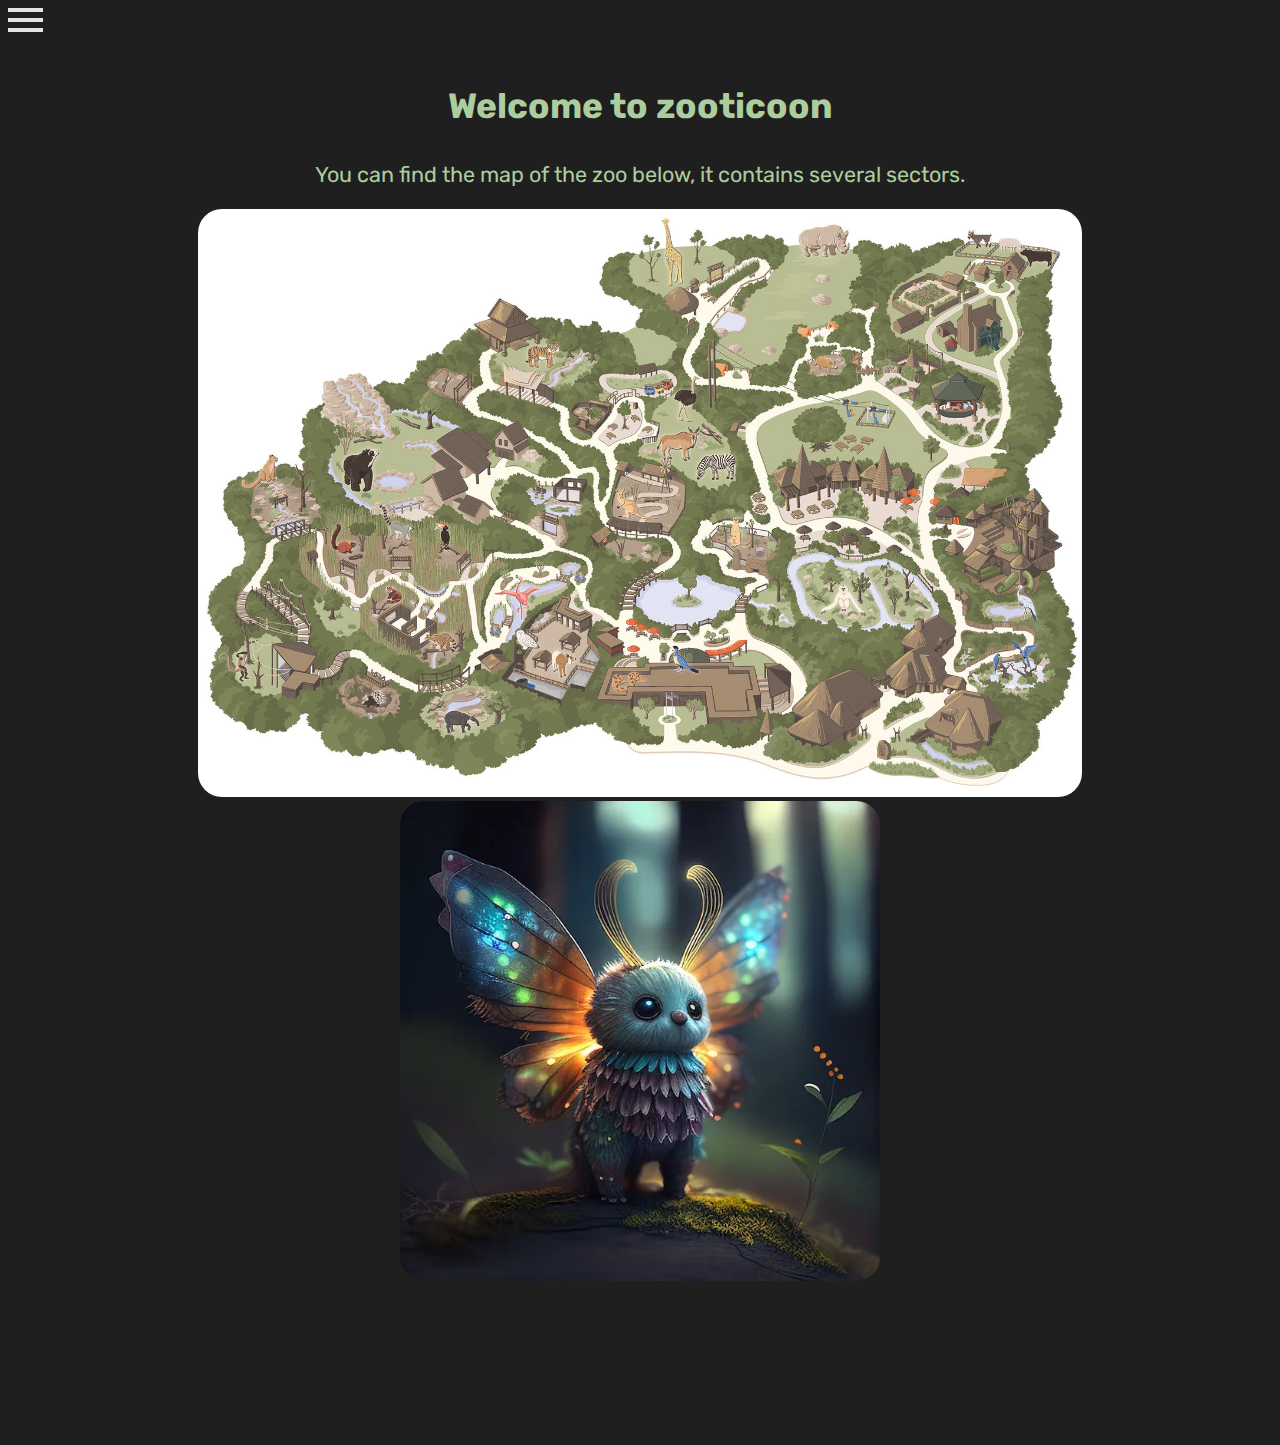
==== index.html @ e0b9bf8a "Add files via upload" ====
<!DOCTYPE html>
<html >
<head>
    <meta charset="UTF-8">
    <meta http-equiv="X-UA-Compatible" content="IE=edge">
    <meta name="viewport" content="width=device-width, initial-scale=1.0">
    <link rel="stylesheet" type="text/css" href="index.css">
    <title>zooticoon</title>
</head>
<body>
	<!------------------- deb nav ------------------------->
	<div id="Sidenav" class="sidenav">
		<a id="closeBtn" href="#" class="close">&times;</a>
		<ul>

		  <li class="menuprinc"><a  href="#">Animaux</a></li>
			<ul class="sousmenu">
				<li><a id="Sec" href="#">Reptiles</a></li>
				<li><a id="Sec" href="#">Terriens</a></li>
				<li><a id="Sec" href="#">Marins</a></li>
			</ul>

		  <li class="menuprinc"><a href="#">Restauration</a></li>
		  <ul class="sousmenu">
			<li><a id="Sec" href="#">cafés</a></li>
			<li><a id="Sec" href="#">snacks</a></li>
			<li><a id="Sec" href="#">glaciers</a></li>
		</ul >

		  <li class="menuprinc"><a href="#">Boutique</a></li>
		  <ul class="sousmenu">
			<li><a id="Sec" href="#">peluches</a></li>
			<li><a id="Sec" href="#">jeux de sociétés</a></li>
			<li><a id="Sec" href="#">porte clé</a></li>
		</ul>
		</ul>
	  </div>
	  
	  <a href="#" id="openBtn">
		<span class="burger-icon">
		  <span></span>
		  <span></span>
		  <span></span>
		</span>
	  </a>	
	  
	<!------------------- Fin nav ------------------------->
	<h1 class="titre">Welcome to zooticoon</h1>
	<p class="p1">You can find the map of the zoo below, it contains several sectors.</p>

	<div class="imgcenter">
		<img class="mapzoo" src="mapzoo.jpeg"></img> 
		</div>

	<div class="imgcenter">
	<img class="imganimalprinc" src="Animal_page_princ.webp"></img> 
	</div>

	<footer></footer>
	<script src="index.js"></script>
</body>
</html>
---- index.css ----
@import url('https://fonts.googleapis.com/css2?family=Bodoni+Moda:ital,opsz@0,6..96;1,6..96&family=Montserrat:wght@100;400&family=Open+Sans:wght@300&family=Playfair+Display&family=Rubik&display=swap');
*{
	font-family: 'Rubik', sans-serif;
	scroll-behavior: smooth;
	--grisclair : #868686; 
	--vertclair : #ACCD9D;
	--violetclair : #918ABC;
	--grisfoncer : #1F1F1F;


}
body{
	background: var(--grisfoncer);
}
/* CSS nav barre*/
.sidenav {
	height: 100%;
	width: 100%;
	position: fixed;
	top: 0;
	left: -100%;
	background-color: var(--grisfoncer);
	padding-top: 60px;
	transition: left 1s ease;
  } 
  .sidenav ul {
	display: block;
	padding: 0;
	margin: 0;
	text-align: center;
	list-style-type: none;
  }
  .sidenav a {
	padding: 25px 25px 10px 0;
	text-decoration: none;
	color: var(--grisclair);
	display: block;
	transition: 0.3s;
  }
  .sidenav li{
	display: inline-block;
	position: relative;
  }
  .menuprinc a{
	font-size: 2em;
	color: var(--vertclair);
  }
  .sousmenu a{
	font-size: 1.3em;
	color: var(--violetclair);
  }
  .menuprinc a:hover {
	color: var(--grisclair);
  }
   .sousmenu a:hover {
	color: var(--grisclair);
  }
  .sidenav.active {
	left: 0;
  }   
  .sidenav .close {
	position: absolute;
	top: 0;
	right: 1.5625em;
	font-size: 2.25em;
  }  
  .burger-icon span {
	display: block;
	width: 2.1875em;
	height: 0.25em;
	background-color: #E4E4E4;
	margin: 0.375em 0;
  }

/*Début body */
.titre{
	color: var(--vertclair);
	text-align: center;
	margin-top: 1.5em;
	font-size: 2.2em;
	margin-bottom: 1em;
}
.imgcenter{
	text-align: center;
}
.imganimalprinc{
	height: 30em;
	width: auto;
	border-radius: 1.5em;
}
.p1{
	color: var(--vertclair);
	text-align: center;
	font-size: 1.35em;
	margin-bottom: 1em;
}
.mapzoo{
	width: 70%;
	border-radius: 1.5em;
}




/*footer css*/
footer{
	margin-top: 10em;
}
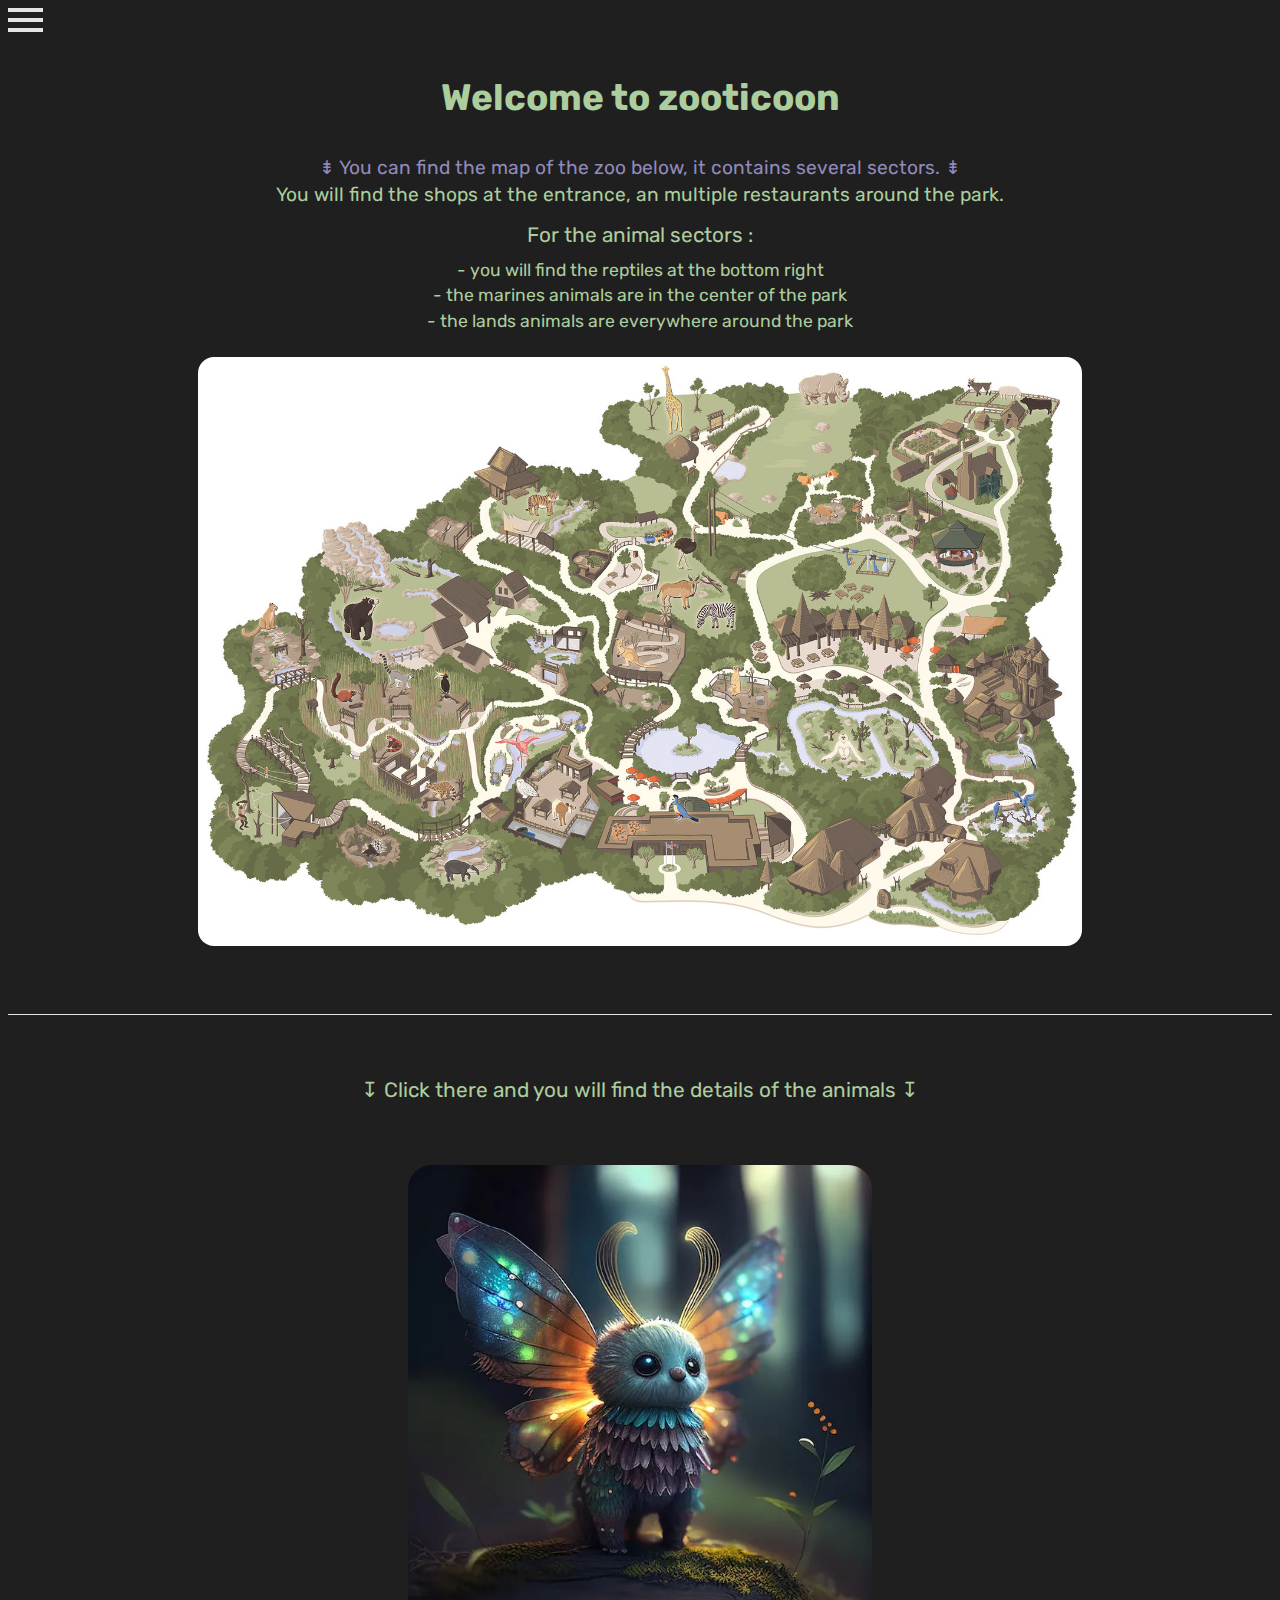
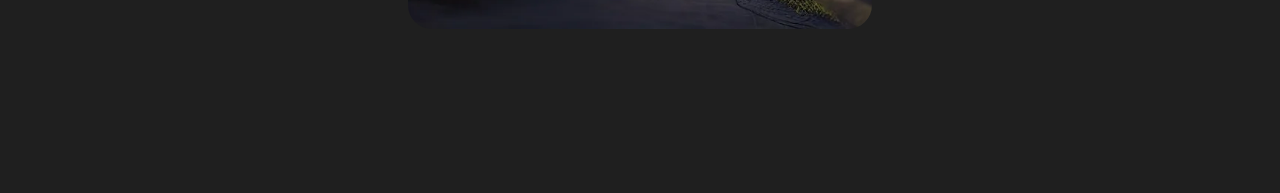
==== commit a2a746f2: "SPE --" ====
--- a/index.html
+++ b/index.html
@@ -12,8 +12,9 @@
 	<div id="Sidenav" class="sidenav">
 		<a id="closeBtn" href="#" class="close">&times;</a>
 		<ul>
-
-		  <li class="menuprinc"><a  href="#">Animaux</a></li>
+		  <li class="accueil" ><a class="menuprinc" href="index.html">Accueil</a></li>
+		   
+		  <li class="menuprinc"><a  href="animal.html">Animaux</a></li>
 			<ul class="sousmenu">
 				<li><a id="Sec" href="#">Reptiles</a></li>
 				<li><a id="Sec" href="#">Terriens</a></li>
@@ -45,18 +46,28 @@
 	  </a>	
 	  
 	<!------------------- Fin nav ------------------------->
+	<div class="test"></div>
 	<h1 class="titre">Welcome to zooticoon</h1>
-	<p class="p1">You can find the map of the zoo below, it contains several sectors.</p>
+	
+	<p class="p1">⇟ You can find the map of the zoo below, it contains several sectors. ⇟</p>
+	<p class="p2">You will find the shops at the entrance, an multiple restaurants around the park.</p>
+	<p class="p3">For the animal sectors :</p>
+	<p class="p4"> - you will find the reptiles at the bottom right</p>
+	<p class="p4"> - the marines animals are in the center of the park</p>
+	<p class="p5"> - the lands animals are everywhere around the park</p>
 
 	<div class="imgcenter">
 		<img class="mapzoo" src="mapzoo.jpeg"></img> 
-		</div>
-
-	<div class="imgcenter">
-	<img class="imganimalprinc" src="Animal_page_princ.webp"></img> 
 	</div>
 
-	<footer></footer>
+	<div class="line"></div>
+	<p class="panimal"> ↧ Click there and you will find the details of the animals ↧ </p>
+	<div class="imgcenter">
+	<a href="animal.html"> <img class="imganimalprinc"  src="Animal_page_princ.webp"></img> </a>
+	</div>
+
+	<footer class="foot"></footer>
+
 	<script src="index.js"></script>
 </body>
 </html>
--- a/index.css
+++ b/index.css
@@ -6,8 +6,11 @@
 	--vertclair : #ACCD9D;
 	--violetclair : #918ABC;
 	--grisfoncer : #1F1F1F;
+	--blancgris : #E4E4E4;
 
-
+}
+*::-webkit-scrollbar{
+	overflow: hidden;
 }
 body{
 	background: var(--grisfoncer);
@@ -20,7 +23,7 @@
 	top: 0;
 	left: -100%;
 	background-color: var(--grisfoncer);
-	padding-top: 60px;
+	padding-top: 1.8em;
 	transition: left 1s ease;
   } 
   .sidenav ul {
@@ -37,7 +40,7 @@
 	display: block;
 	transition: 0.3s;
   }
-  .sidenav li{
+  .sidenav .sousmenu li{
 	display: inline-block;
 	position: relative;
   }
@@ -52,7 +55,7 @@
   .menuprinc a:hover {
 	color: var(--grisclair);
   }
-   .sousmenu a:hover {
+  .sousmenu a:hover {
 	color: var(--grisclair);
   }
   .sidenav.active {
@@ -71,38 +74,100 @@
 	background-color: #E4E4E4;
 	margin: 0.375em 0;
   }
+  .accueil a{
+	font-size: 2.4em ;
+	margin-bottom: 0.8em;
+	display: block;
+	color: var(--vertclair);
+  }
+  .accueil a:hover{
+	color: var(--grisclair);
+  }
 
-/*Début body */
+/*Début css body */
 .titre{
 	color: var(--vertclair);
 	text-align: center;
-	margin-top: 1.5em;
-	font-size: 2.2em;
+	margin-top: 1.2em;
+	font-size: 2.3em;
 	margin-bottom: 1em;
+}
+.test{
+	border-radius: 25%;
+	background: var(--vertclair);
+	box-shadow: 13px 13px 26px #7F9874, -13px -13px 26px #D9FFC6;
 }
 .imgcenter{
 	text-align: center;
 }
-.imganimalprinc{
-	height: 30em;
-	width: auto;
-	border-radius: 1.5em;
+.p1{
+	color: var(--violetclair);
+	text-align: center;
+	font-size: 1.2em;
+	margin-bottom: -0.8em;
 }
-.p1{
+.p2{
 	color: var(--vertclair);
 	text-align: center;
-	font-size: 1.35em;
-	margin-bottom: 1em;
+	font-size: 1.2em;
+	margin-bottom: -0.2em;
+}
+.p3{
+	color: var(--vertclair);
+	text-align: center;
+	font-size: 1.3em;
+	margin-bottom: -0.2em;
+}
+.p4{
+	color: var(--vertclair);
+	text-align: center;
+	font-size: 1.1em;
+	margin-bottom: -0.7em;
+}
+.p5{
+	color: var(--vertclair);
+	text-align: center;
+	font-size: 1.1em;
+	margin-bottom: 1.5em;
 }
 .mapzoo{
 	width: 70%;
+	border-radius: 1em;
+	margin-bottom: 4em;
+}
+.line{
+	width: 100%;
+	height: 0.03125em;
+	background-color: var(--blancgris);
+	margin-bottom: 4em;
+}
+.panimal{
+	color: var(--vertclair);
+	text-align: center;
+	font-size: 1.3em;
+	margin-bottom: 3em;
+}
+
+.imganimalprinc{
+	width: 29em;
 	border-radius: 1.5em;
 }
 
+.imganimalprinc:hover{
+	transform: scale(1.1);
+	transition: 0.3s;
+}
 
 
 
 /*footer css*/
 footer{
 	margin-top: 10em;
+}
+
+/*-----*/
+@media screen and (max-width : 550px){
+	.imganimalprinc{
+		width: 20em;
+	}
 }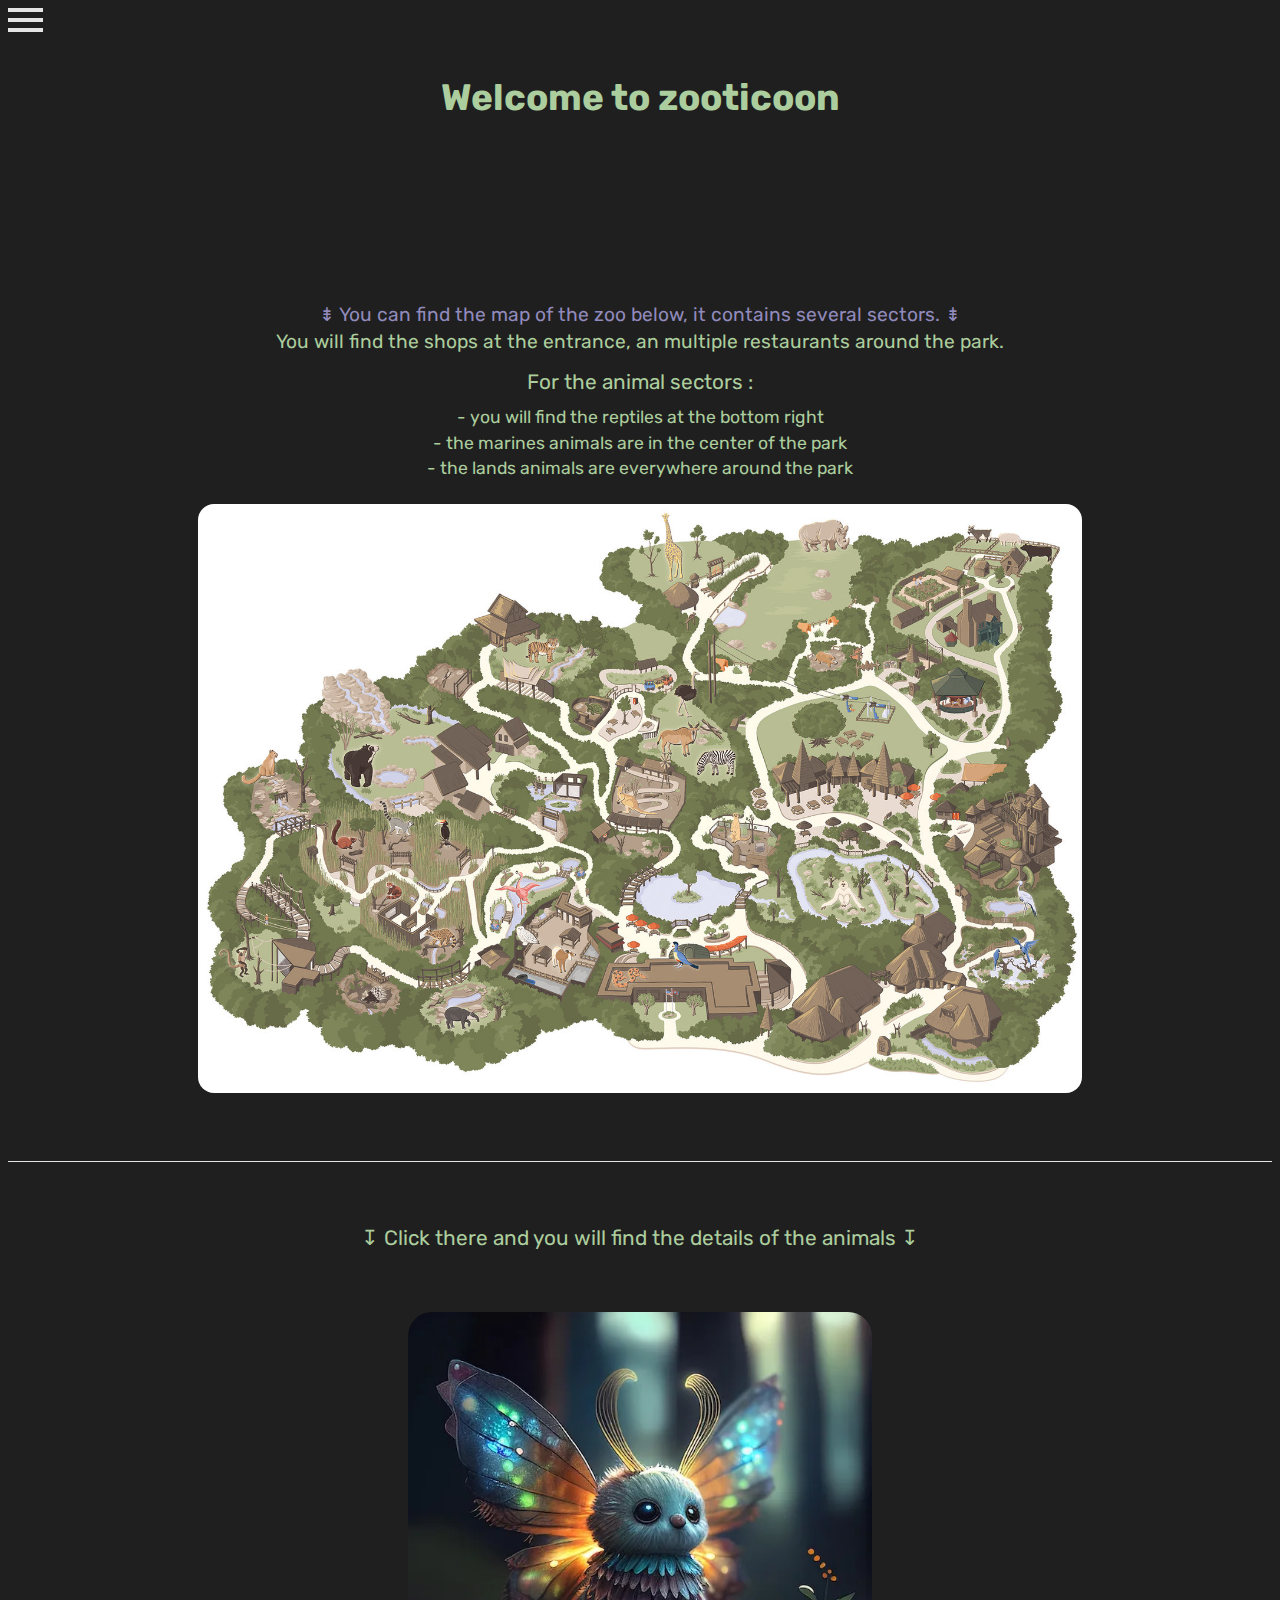
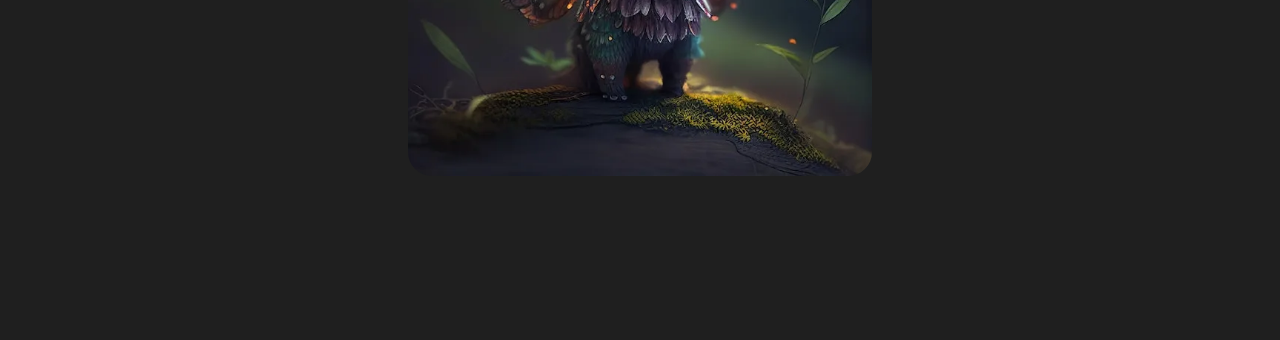
==== commit 23247216: "spe -" ====
--- a/index.html
+++ b/index.html
@@ -22,18 +22,19 @@
 			</ul>
 
 		  <li class="menuprinc"><a href="#">Restauration</a></li>
-		  <ul class="sousmenu">
-			<li><a id="Sec" href="#">cafés</a></li>
-			<li><a id="Sec" href="#">snacks</a></li>
-			<li><a id="Sec" href="#">glaciers</a></li>
-		</ul >
+		  	<ul class="sousmenu">
+				<li><a id="Sec" href="#">cafés</a></li>
+				<li><a id="Sec" href="#">snacks</a></li>
+				<li><a id="Sec" href="#">glaciers</a></li>
+			</ul >
 
 		  <li class="menuprinc"><a href="#">Boutique</a></li>
-		  <ul class="sousmenu">
-			<li><a id="Sec" href="#">peluches</a></li>
-			<li><a id="Sec" href="#">jeux de sociétés</a></li>
-			<li><a id="Sec" href="#">porte clé</a></li>
-		</ul>
+		  	<ul class="sousmenu">
+				<li><a id="Sec" href="#">peluches</a></li>
+				<li><a id="Sec" href="#">jeux de sociétés</a></li>
+				<li><a id="Sec" href="#">porte clé</a></li>
+			</ul>
+			<li class="contact" ><a class="menuprinc" href="animal.html#reptiles">Contact</a></li>
 		</ul>
 	  </div>
 	  
@@ -47,7 +48,7 @@
 	  
 	<!------------------- Fin nav ------------------------->
 	<div class="test"></div>
-	<h1 class="titre">Welcome to zooticoon</h1>
+	<h1 class="titre1">Welcome to zooticoon</h1>
 	
 	<p class="p1">⇟ You can find the map of the zoo below, it contains several sectors. ⇟</p>
 	<p class="p2">You will find the shops at the entrance, an multiple restaurants around the park.</p>
--- a/index.css
+++ b/index.css
@@ -23,7 +23,7 @@
 	top: 0;
 	left: -100%;
 	background-color: var(--grisfoncer);
-	padding-top: 1.8em;
+	padding-top: 1.5em;
 	transition: left 1s ease;
   } 
   .sidenav ul {
@@ -45,7 +45,7 @@
 	position: relative;
   }
   .menuprinc a{
-	font-size: 2em;
+	font-size: 1.9em;
 	color: var(--vertclair);
   }
   .sousmenu a{
@@ -75,14 +75,22 @@
 	margin: 0.375em 0;
   }
   .accueil a{
-	font-size: 2.4em ;
-	margin-bottom: 0.8em;
+	font-size: 2.2em;
+	margin-bottom: 0.7em;
 	display: block;
 	color: var(--vertclair);
   }
   .accueil a:hover{
 	color: var(--grisclair);
   }
+  .contact a{	
+	color: var(--vertclair);
+	font-size: 1.9em;
+	display: block;
+  }
+.contact:hover{
+	color: var(--grisclair);
+}
 
 /*Début css body */
 .titre{
@@ -92,11 +100,18 @@
 	font-size: 2.3em;
 	margin-bottom: 1em;
 }
-.test{
+.titre1{
+	color: var(--vertclair);
+	text-align: center;
+	margin-top: 1.2em;
+	font-size: 2.3em;
+	margin-bottom: 5em;
+}
+/*.test{
 	border-radius: 25%;
 	background: var(--vertclair);
 	box-shadow: 13px 13px 26px #7F9874, -13px -13px 26px #D9FFC6;
-}
+}*/
 .imgcenter{
 	text-align: center;
 }
@@ -158,7 +173,9 @@
 	transition: 0.3s;
 }
 
-
+#reptiles{
+	color: var(--vertclair);
+}
 
 /*footer css*/
 footer{
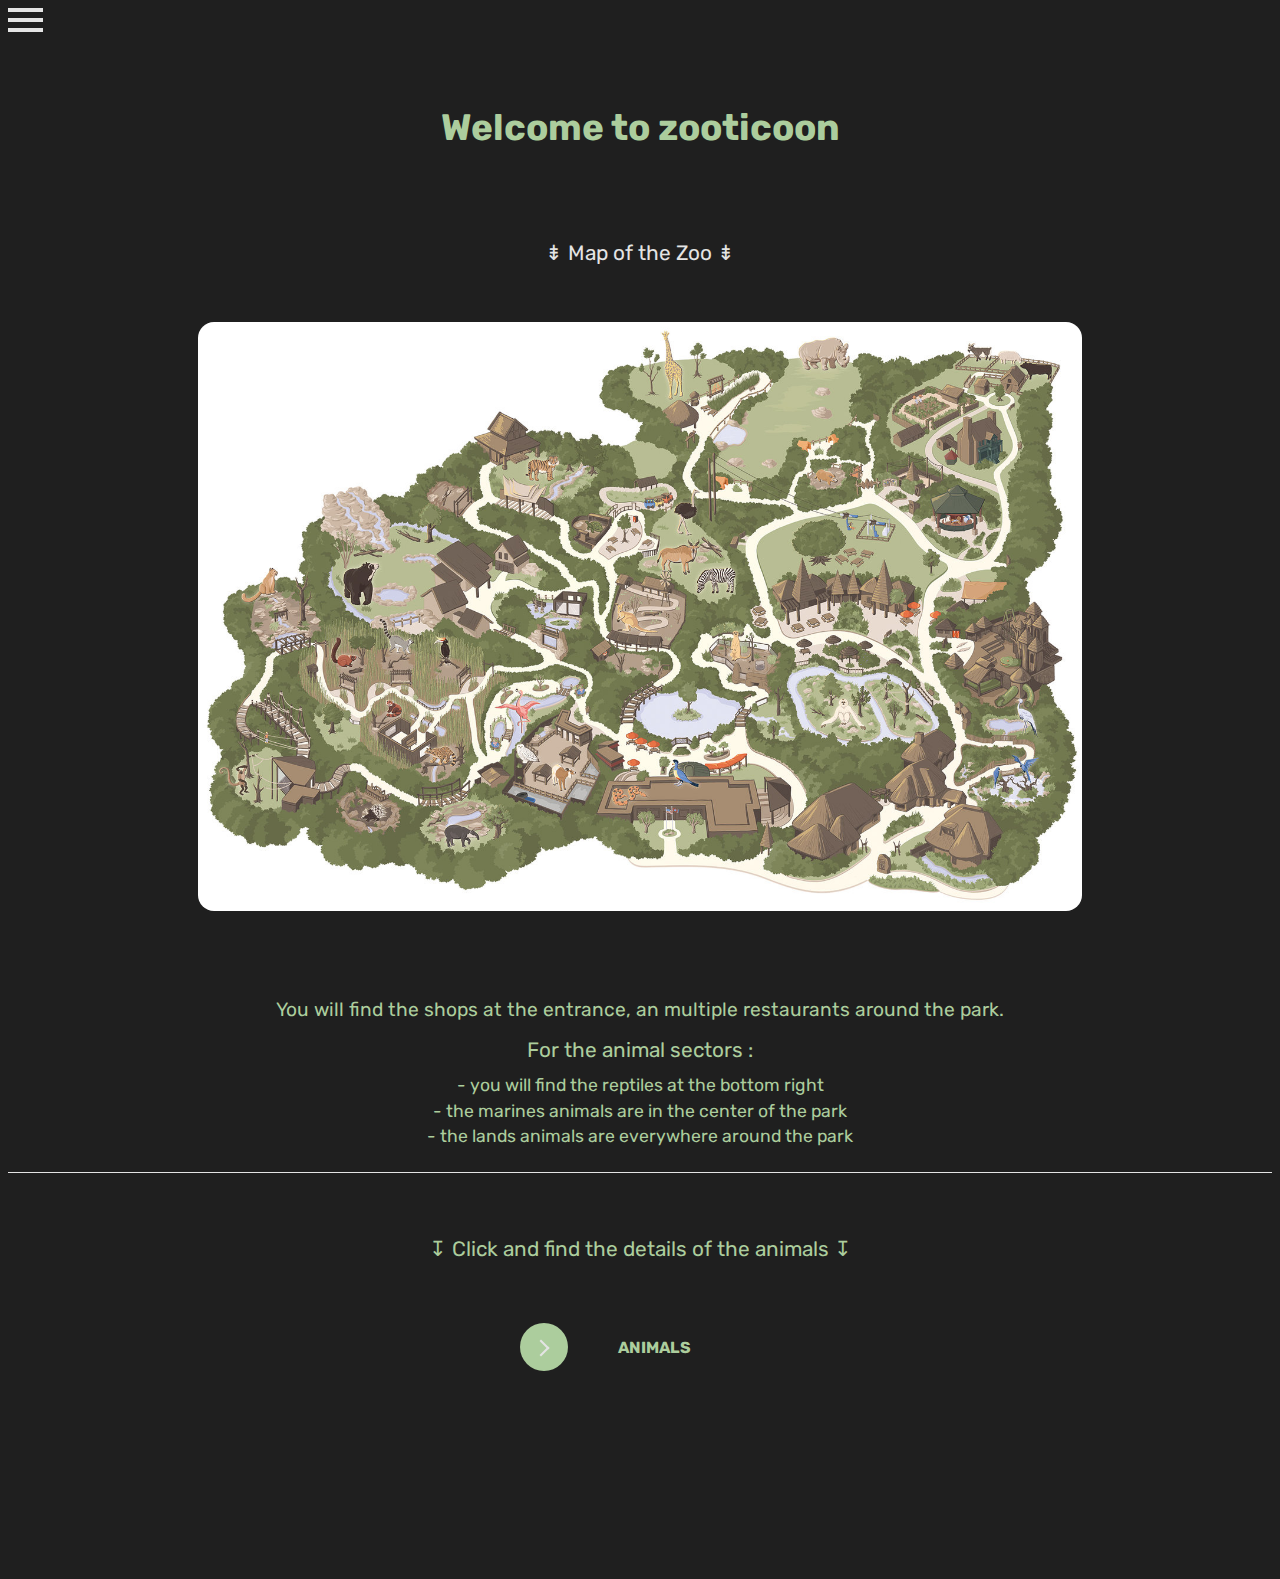
==== commit 87c8e3ea: "SPE -" ====
--- a/index.html
+++ b/index.html
@@ -50,23 +50,35 @@
 	<div class="test"></div>
 	<h1 class="titre1">Welcome to zooticoon</h1>
 	
-	<p class="p1">⇟ You can find the map of the zoo below, it contains several sectors. ⇟</p>
+<!--btn-->
+
+<!--		<svg class="svgbulle"   viewBox="0 0 200 200" xmlns="http://www.w3.org/2000/svg">
+			<path fill="#E4E4E4" d="M36.4,-53.5C50.1,-48,65.9,-42.6,76.5,-31.4C87.2,-20.2,92.7,-3,89.8,12.5C87,28.1,75.9,42.1,62.7,50.3C49.4,58.5,34,60.9,20,62.4C6,63.9,-6.6,64.6,-19.4,62.5C-32.3,60.4,-45.6,55.7,-55.2,46.6C-64.8,37.6,-70.8,24.3,-75.2,9.4C-79.6,-5.6,-82.3,-22.2,-75.2,-32.8C-68,-43.4,-50.9,-48,-36.7,-53.3C-22.5,-58.6,-11.2,-64.6,0.1,-64.8C11.4,-64.9,22.8,-59.1,36.4,-53.5Z" transform="translate(100 100)" />
+		    </svg>
+-->
+	<p class="map">⇟ Map of the Zoo ⇟</p>
+
+	<div class="imgcenter">
+		<img class="mapzoo" src="mapzoo.jpeg"></img> 
+	</div>
+	
 	<p class="p2">You will find the shops at the entrance, an multiple restaurants around the park.</p>
 	<p class="p3">For the animal sectors :</p>
 	<p class="p4"> - you will find the reptiles at the bottom right</p>
 	<p class="p4"> - the marines animals are in the center of the park</p>
 	<p class="p5"> - the lands animals are everywhere around the park</p>
 
-	<div class="imgcenter">
-		<img class="mapzoo" src="mapzoo.jpeg"></img> 
+	<div class="line"></div>
+	
+	<p class="panimal"> ↧ Click and find the details of the animals ↧ </p>
+	  <div class="divcenter">
+		<button class="learn-more">
+			<span class="circle" aria-hidden="true">
+			<span class="icon arrow"></span>
+			</span>
+			<span><a class="button-text" href="animal.html">Animals</a></span>
+		</button>
 	</div>
-
-	<div class="line"></div>
-	<p class="panimal"> ↧ Click there and you will find the details of the animals ↧ </p>
-	<div class="imgcenter">
-	<a href="animal.html"> <img class="imganimalprinc"  src="Animal_page_princ.webp"></img> </a>
-	</div>
-
 	<footer class="foot"></footer>
 
 	<script src="index.js"></script>
--- a/index.css
+++ b/index.css
@@ -96,22 +96,24 @@
 .titre{
 	color: var(--vertclair);
 	text-align: center;
-	margin-top: 1.2em;
+	margin-top: 1em;
+	font-size: 2.4em;
+	margin-bottom: 1em;
+}
+.titre1{
+	color: var(--vertclair);
+	text-align: center;
+	margin-top: 2em;
 	font-size: 2.3em;
-	margin-bottom: 1em;
-}
-.titre1{
-	color: var(--vertclair);
-	text-align: center;
-	margin-top: 1.2em;
-	font-size: 2.3em;
-	margin-bottom: 5em;
-}
-/*.test{
-	border-radius: 25%;
-	background: var(--vertclair);
-	box-shadow: 13px 13px 26px #7F9874, -13px -13px 26px #D9FFC6;
-}*/
+	margin-bottom: 2.5em;
+}
+.map{
+	color: var(--blancgris);
+	font-size: 1.3em;
+	margin-top: 1em;
+	margin-bottom: 2em;
+	text-align: center;
+}
 .imgcenter{
 	text-align: center;
 }
@@ -145,10 +147,17 @@
 	font-size: 1.1em;
 	margin-bottom: 1.5em;
 }
+
+/*carte*/
 .mapzoo{
 	width: 70%;
 	border-radius: 1em;
 	margin-bottom: 4em;
+	margin-top: 1em;
+}
+.mapzoo:hover{
+	transform: scale(1.1);
+	transition: 0.3s;
 }
 .line{
 	width: 100%;
@@ -163,19 +172,116 @@
 	margin-bottom: 3em;
 }
 
-.imganimalprinc{
-	width: 29em;
-	border-radius: 1.5em;
-}
-
-.imganimalprinc:hover{
-	transform: scale(1.1);
-	transition: 0.3s;
-}
-
 #reptiles{
 	color: var(--vertclair);
 }
+/*---*/
+.svgbulle{
+	width: 42em;
+	margin-left: 23%;	
+	margin-top: -22.5em;
+}
+
+/*Bouton animals*/
+button {
+	position: relative;
+	display: inline-block;
+	cursor: pointer;
+	outline: none;
+	border: 0;
+	vertical-align: middle;
+	text-decoration: none;
+	background: transparent;
+	padding: 0;
+	font-size: inherit;
+	font-family: inherit;
+   }
+   
+   button.learn-more {
+	width: 15rem;
+	height: auto;
+	margin-left: 40.5%;
+	margin-top:  0em;
+	margin-bottom: 3em;
+
+   }
+   
+   button.learn-more .circle {
+	transition: all 0.45s cubic-bezier(0.65, 0, 0.076, 1);
+	position: relative;
+	display: block;
+	margin: 0;
+	width: 3rem;
+	height: 3rem;
+	background: var(--vertclair);
+	border-radius: 1.625rem;
+   }
+   
+   button.learn-more .circle .icon {
+	transition: all 0.45s cubic-bezier(0.65, 0, 0.076, 1);
+	position: absolute;
+	top: 0;
+	bottom: 0;
+	margin: auto;
+	background: var(--grisclair);
+   }
+   
+   button.learn-more .circle .icon.arrow {
+	transition: all 0.45s cubic-bezier(0.65, 0, 0.076, 1);
+	left: 0.625rem;
+	width: 1.125rem;
+	height: 0.125rem;
+	background: none;
+   }
+   
+   button.learn-more .circle .icon.arrow::before {
+	position: absolute;
+	content: "";
+	top: -0.29rem;
+	right: 0.0625rem;
+	width: 0.625rem;
+	height: 0.625rem;
+	border-top: 0.125rem solid var(--blancgris);
+	border-right: 0.125rem solid var(--blancgris);
+	transform: rotate(45deg);
+   }
+   
+   button.learn-more .button-text {
+	transition: all 0.45s cubic-bezier(0.65, 0, 0.076, 1);
+	position: absolute;
+	top: 0;
+	left: 0;
+	right: 0;
+	bottom: 0;
+	padding: 0.75rem 0;
+	margin: 0 0 0 1.85rem;
+	color: var(--vertclair);
+	font-weight: 700;
+	line-height: 1.6;
+	text-align: center;
+	text-transform: uppercase;
+	text-decoration: none;
+   }
+   
+   button:hover .circle {
+	width: 100%;
+   }
+   
+   button:hover .circle .icon.arrow {
+	background: var(--blancgris);
+	transform: translate(1rem, 0);
+   }
+   
+   button:hover .button-text {
+	color: var(--blancgris);
+	text-decoration: none;
+   }
+.divcenter{
+	align-items: center;
+}
+/**/
+
+
 
 /*footer css*/
 footer{
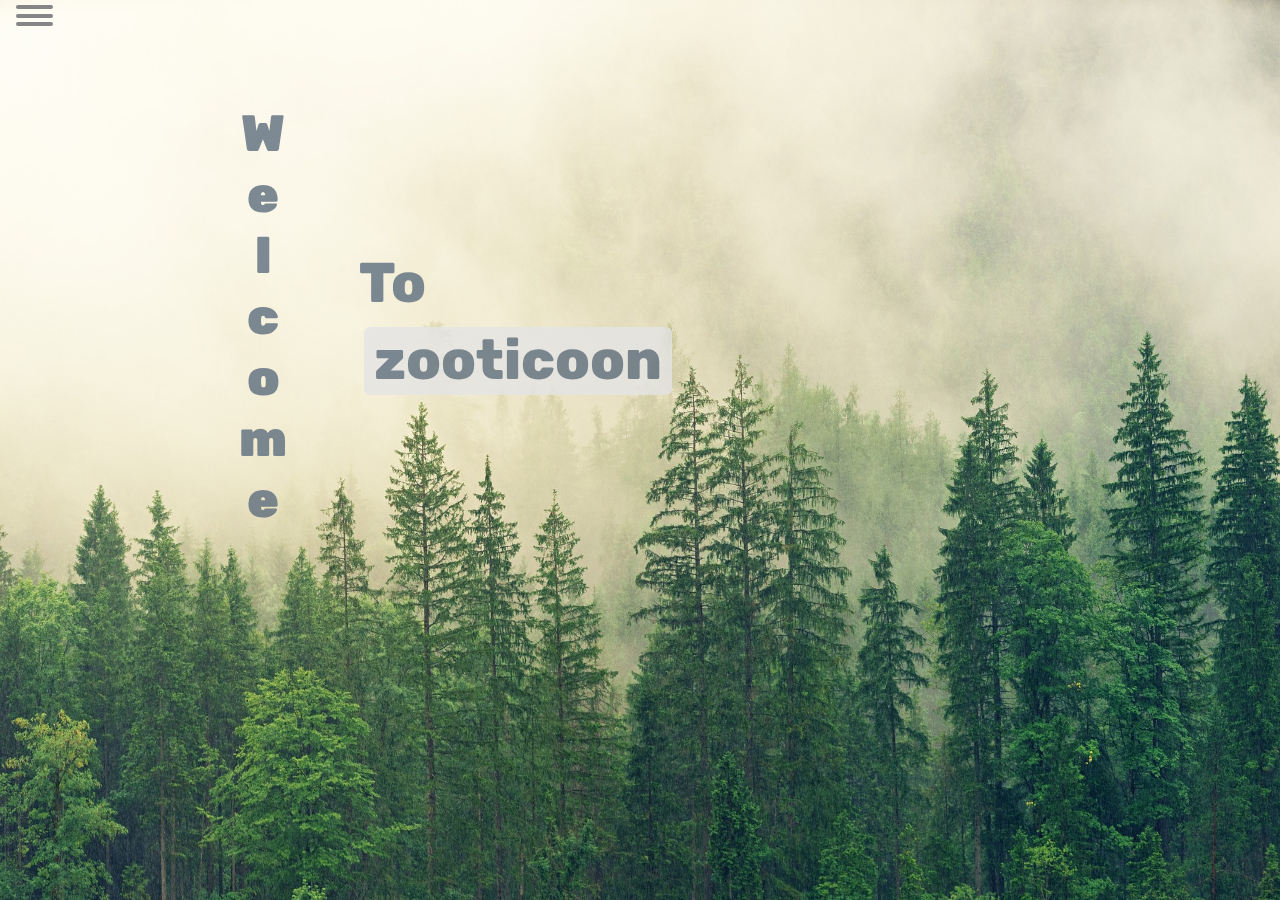
==== commit 14245be9: "spe-" ====
--- a/index.html
+++ b/index.html
@@ -8,79 +8,33 @@
     <title>zooticoon</title>
 </head>
 <body>
-	<!------------------- deb nav ------------------------->
-	<div id="Sidenav" class="sidenav">
-		<a id="closeBtn" href="#" class="close">&times;</a>
-		<ul>
-		  <li class="accueil" ><a class="menuprinc" href="index.html">Accueil</a></li>
-		   
-		  <li class="menuprinc"><a  href="animal.html">Animaux</a></li>
-			<ul class="sousmenu">
-				<li><a id="Sec" href="#">Reptiles</a></li>
-				<li><a id="Sec" href="#">Terriens</a></li>
-				<li><a id="Sec" href="#">Marins</a></li>
-			</ul>
+   <div class="imgback"></div>
 
-		  <li class="menuprinc"><a href="#">Restauration</a></li>
-		  	<ul class="sousmenu">
-				<li><a id="Sec" href="#">cafés</a></li>
-				<li><a id="Sec" href="#">snacks</a></li>
-				<li><a id="Sec" href="#">glaciers</a></li>
-			</ul >
+   <div id="Sidenav" class="sidenav">
+    <a id="closeBtn" href="#" class="close">&times;</a>
+    <ul>
+      <li class="accueil" ><a class="menuprinc" href="index.html">Accueil</a></li>  
+      <li class="menuprinc"><a  href="animal.html">Animaux</a></li>
+      <li class="menuprinc"><a href="#">Restauration</a></li>
+      <li class="menuprinc"><a href="#">Boutique</a></li>
+        <li class="contact" ><a class="menuprinc" href="contact.html">Contact</a></li>
+    </ul>
+  </div>
+  
+  <a href="#" id="openBtn">
+    <span class="burger-icon">
+      <span></span>
+      <span></span>
+      <span></span>
+    </span>
+  </a>	
 
-		  <li class="menuprinc"><a href="#">Boutique</a></li>
-		  	<ul class="sousmenu">
-				<li><a id="Sec" href="#">peluches</a></li>
-				<li><a id="Sec" href="#">jeux de sociétés</a></li>
-				<li><a id="Sec" href="#">porte clé</a></li>
-			</ul>
-			<li class="contact" ><a class="menuprinc" href="animal.html#reptiles">Contact</a></li>
-		</ul>
-	  </div>
-	  
-	  <a href="#" id="openBtn">
-		<span class="burger-icon">
-		  <span></span>
-		  <span></span>
-		  <span></span>
-		</span>
-	  </a>	
-	  
-	<!------------------- Fin nav ------------------------->
-	<div class="test"></div>
-	<h1 class="titre1">Welcome to zooticoon</h1>
-	
-<!--btn-->
+  <p id="titre1w">Welcome</p>
+  <p id="titre1t">To</p>
+  <p id="titre1">zooticoon</p>
 
-<!--		<svg class="svgbulle"   viewBox="0 0 200 200" xmlns="http://www.w3.org/2000/svg">
-			<path fill="#E4E4E4" d="M36.4,-53.5C50.1,-48,65.9,-42.6,76.5,-31.4C87.2,-20.2,92.7,-3,89.8,12.5C87,28.1,75.9,42.1,62.7,50.3C49.4,58.5,34,60.9,20,62.4C6,63.9,-6.6,64.6,-19.4,62.5C-32.3,60.4,-45.6,55.7,-55.2,46.6C-64.8,37.6,-70.8,24.3,-75.2,9.4C-79.6,-5.6,-82.3,-22.2,-75.2,-32.8C-68,-43.4,-50.9,-48,-36.7,-53.3C-22.5,-58.6,-11.2,-64.6,0.1,-64.8C11.4,-64.9,22.8,-59.1,36.4,-53.5Z" transform="translate(100 100)" />
-		    </svg>
--->
-	<p class="map">⇟ Map of the Zoo ⇟</p>
 
-	<div class="imgcenter">
-		<img class="mapzoo" src="mapzoo.jpeg"></img> 
-	</div>
-	
-	<p class="p2">You will find the shops at the entrance, an multiple restaurants around the park.</p>
-	<p class="p3">For the animal sectors :</p>
-	<p class="p4"> - you will find the reptiles at the bottom right</p>
-	<p class="p4"> - the marines animals are in the center of the park</p>
-	<p class="p5"> - the lands animals are everywhere around the park</p>
-
-	<div class="line"></div>
-	
-	<p class="panimal"> ↧ Click and find the details of the animals ↧ </p>
-	  <div class="divcenter">
-		<button class="learn-more">
-			<span class="circle" aria-hidden="true">
-			<span class="icon arrow"></span>
-			</span>
-			<span><a class="button-text" href="animal.html">Animals</a></span>
-		</button>
-	</div>
-	<footer class="foot"></footer>
-
+  <footer class="footer" ></footer>
 	<script src="index.js"></script>
 </body>
 </html>
--- a/index.css
+++ b/index.css
@@ -15,6 +15,23 @@
 body{
 	background: var(--grisfoncer);
 }
+body, html {
+	margin: 0;
+	padding: 0;
+  }  
+.imgback {
+	background: url('foret.jpg') no-repeat center center;
+	background-size: 100% 100%; 
+	position: fixed;
+	margin: 0 0 0 0;
+	margin-top: -1em;
+	left: 0;
+	right: 0;
+	width: 100%;
+	height: 105%;
+	z-index: -1;
+  }
+
 /* CSS nav barre*/
 .sidenav {
 	height: 100%;
@@ -50,7 +67,7 @@
   }
   .sousmenu a{
 	font-size: 1.3em;
-	color: var(--violetclair);
+	color: var(--blancgris);
   }
   .menuprinc a:hover {
 	color: var(--grisclair);
@@ -69,10 +86,12 @@
   }  
   .burger-icon span {
 	display: block;
-	width: 2.1875em;
+	width: 2.3em;
 	height: 0.25em;
-	background-color: #E4E4E4;
-	margin: 0.375em 0;
+	border-radius: 1em;
+	background-color: var(--grisclair);
+	margin: 0.3em 1em;
+
   }
   .accueil a{
 	font-size: 2.2em;
@@ -92,31 +111,67 @@
 	color: var(--grisclair);
 }
 
-/*Début css body */
+/*------------------------------------------------------------------ */
 .titre{
-	color: var(--vertclair);
-	text-align: center;
-	margin-top: 1em;
-	font-size: 2.4em;
+	color: var(--blancgris);
+	text-align: center;
+	margin-top: 2em;
+	font-size: 2em;
 	margin-bottom: 1em;
 }
-.titre1{
-	color: var(--vertclair);
-	text-align: center;
-	margin-top: 2em;
-	font-size: 2.3em;
+#titre1{
+	background-color: var(--blancgris);
+	height: 1.2em;
+	width: 5.5em;
+	border-radius: 0.1em;
+	color: #5D6D7E;
+	text-align: center;
+	margin-top: -2.3em;
+	font-size: 3.5em;
+	margin-left: 6.5em;
 	margin-bottom: 2.5em;
-}
-.map{
-	color: var(--blancgris);
-	font-size: 1.3em;
-	margin-top: 1em;
-	margin-bottom: 2em;
-	text-align: center;
-}
-.imgcenter{
-	text-align: center;
-}
+	opacity: 0.8;
+	font-weight: 800;
+}
+#titre1t{
+	color: #5D6D7E;
+	text-align: center;
+	margin-top: -5em;
+	font-size: 3.5em;
+	margin-left: 6em;
+	height: 1.2;
+	width: 2em;
+	margin-bottom: 2.5em;
+	opacity: 0.8;
+	font-weight: 800;
+}
+#titre1w{
+	font-weight: 900;
+	color: #5D6D7E;
+	text-align: center;
+	margin-top: 1.5em;
+	margin-left: 4.5em;
+	font-size: 3.2em;
+	opacity: 0.8;
+	writing-mode: vertical-lr; 
+	text-orientation: upright;
+}
+#titre1.active{
+	display: none;
+}
+#titre1t.active{
+	display: none;
+}
+#titre1w.active{
+	display: none;
+}
+
+/*------------------------------------------------*/
+
+
+
+
+
 .p1{
 	color: var(--violetclair);
 	text-align: center;
@@ -147,6 +202,9 @@
 	font-size: 1.1em;
 	margin-bottom: 1.5em;
 }
+/*---Animaux carte--*/
+
+  
 
 /*carte*/
 .mapzoo{
@@ -154,16 +212,11 @@
 	border-radius: 1em;
 	margin-bottom: 4em;
 	margin-top: 1em;
+	transition: ease 0.3s;
 }
 .mapzoo:hover{
 	transform: scale(1.1);
-	transition: 0.3s;
-}
-.line{
-	width: 100%;
-	height: 0.03125em;
-	background-color: var(--blancgris);
-	margin-bottom: 4em;
+	transition: ease 0.3s;
 }
 .panimal{
 	color: var(--vertclair);
@@ -171,126 +224,17 @@
 	font-size: 1.3em;
 	margin-bottom: 3em;
 }
-
-#reptiles{
-	color: var(--vertclair);
-}
-/*---*/
-.svgbulle{
-	width: 42em;
-	margin-left: 23%;	
-	margin-top: -22.5em;
-}
-
-/*Bouton animals*/
-button {
-	position: relative;
-	display: inline-block;
-	cursor: pointer;
-	outline: none;
-	border: 0;
-	vertical-align: middle;
-	text-decoration: none;
-	background: transparent;
-	padding: 0;
-	font-size: inherit;
-	font-family: inherit;
-   }
-   
-   button.learn-more {
-	width: 15rem;
-	height: auto;
-	margin-left: 40.5%;
-	margin-top:  0em;
-	margin-bottom: 3em;
-
-   }
-   
-   button.learn-more .circle {
-	transition: all 0.45s cubic-bezier(0.65, 0, 0.076, 1);
-	position: relative;
-	display: block;
-	margin: 0;
-	width: 3rem;
-	height: 3rem;
-	background: var(--vertclair);
-	border-radius: 1.625rem;
-   }
-   
-   button.learn-more .circle .icon {
-	transition: all 0.45s cubic-bezier(0.65, 0, 0.076, 1);
-	position: absolute;
-	top: 0;
-	bottom: 0;
-	margin: auto;
-	background: var(--grisclair);
-   }
-   
-   button.learn-more .circle .icon.arrow {
-	transition: all 0.45s cubic-bezier(0.65, 0, 0.076, 1);
-	left: 0.625rem;
-	width: 1.125rem;
-	height: 0.125rem;
-	background: none;
-   }
-   
-   button.learn-more .circle .icon.arrow::before {
-	position: absolute;
-	content: "";
-	top: -0.29rem;
-	right: 0.0625rem;
-	width: 0.625rem;
-	height: 0.625rem;
-	border-top: 0.125rem solid var(--blancgris);
-	border-right: 0.125rem solid var(--blancgris);
-	transform: rotate(45deg);
-   }
-   
-   button.learn-more .button-text {
-	transition: all 0.45s cubic-bezier(0.65, 0, 0.076, 1);
-	position: absolute;
-	top: 0;
-	left: 0;
-	right: 0;
-	bottom: 0;
-	padding: 0.75rem 0;
-	margin: 0 0 0 1.85rem;
-	color: var(--vertclair);
-	font-weight: 700;
-	line-height: 1.6;
-	text-align: center;
-	text-transform: uppercase;
-	text-decoration: none;
-   }
-   
-   button:hover .circle {
-	width: 100%;
-   }
-   
-   button:hover .circle .icon.arrow {
-	background: var(--blancgris);
-	transform: translate(1rem, 0);
-   }
-   
-   button:hover .button-text {
-	color: var(--blancgris);
-	text-decoration: none;
-   }
 .divcenter{
 	align-items: center;
 }
-/**/
-
-
 
 /*footer css*/
 footer{
-	margin-top: 10em;
+	width: 5em;
+	height: 4em;
 }
 
 /*-----*/
 @media screen and (max-width : 550px){
-	.imganimalprinc{
-		width: 20em;
-	}
+
 }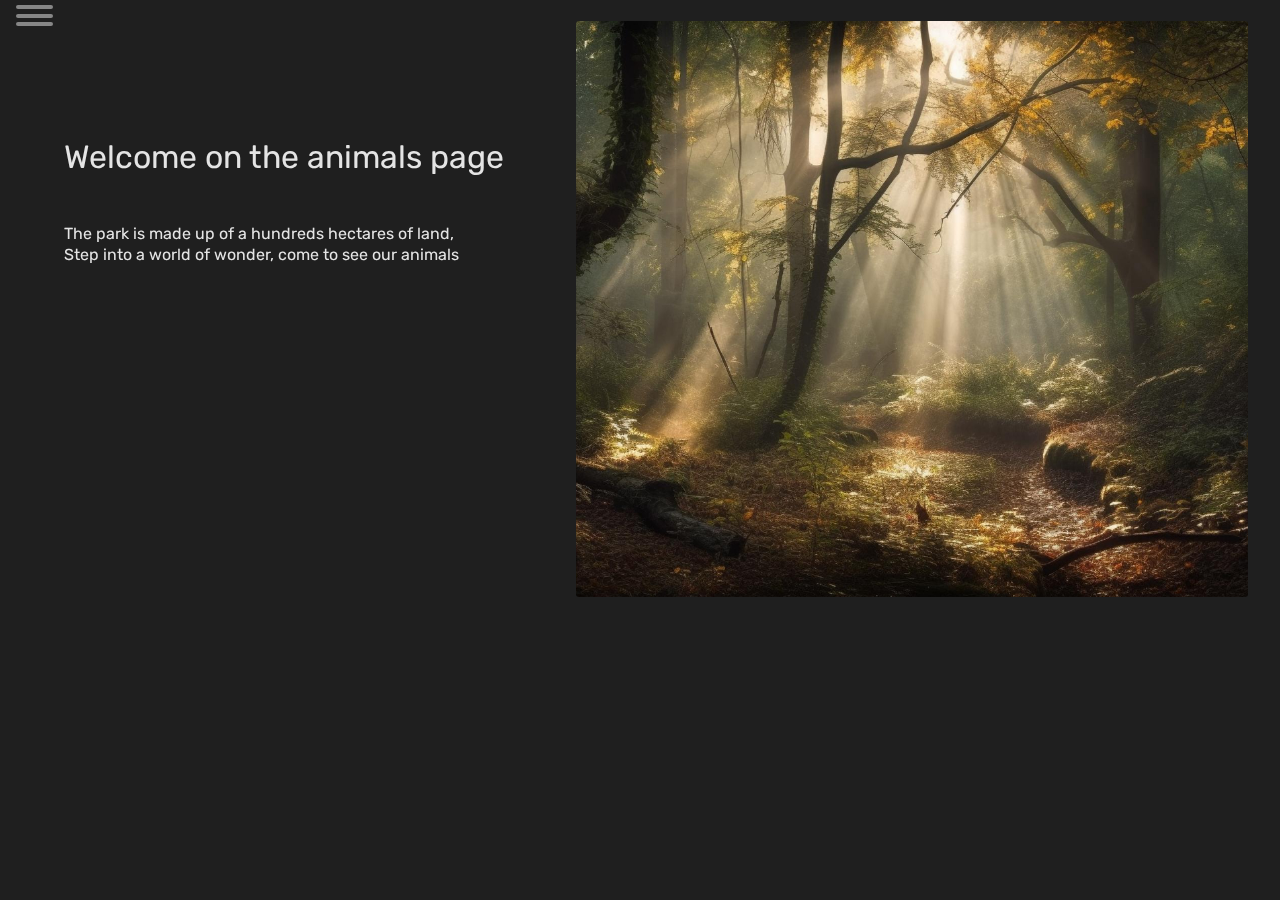
==== commit e5e37f76: "spe -" ====
--- a/index.html
+++ b/index.html
@@ -5,7 +5,7 @@
     <meta http-equiv="X-UA-Compatible" content="IE=edge">
     <meta name="viewport" content="width=device-width, initial-scale=1.0">
     <link rel="stylesheet" type="text/css" href="index.css">
-    <title>zooticoon</title>
+    <title>zooticoon accueil</title>
 </head>
 <body>
    <div class="imgback"></div>
@@ -15,8 +15,8 @@
     <ul>
       <li class="accueil" ><a class="menuprinc" href="index.html">Accueil</a></li>  
       <li class="menuprinc"><a  href="animal.html">Animaux</a></li>
-      <li class="menuprinc"><a href="#">Restauration</a></li>
-      <li class="menuprinc"><a href="#">Boutique</a></li>
+      <li class="menuprinc"><a href="restaurant.html">Restauration</a></li>
+      <li class="menuprinc"><a href="boutique.html">Boutique</a></li>
         <li class="contact" ><a class="menuprinc" href="contact.html">Contact</a></li>
     </ul>
   </div>
@@ -29,9 +29,9 @@
     </span>
   </a>	
 
-  <p id="titre1w">Welcome</p>
-  <p id="titre1t">To</p>
-  <p id="titre1">zooticoon</p>
+  <p class="titreind">Welcome on the animals page</p>
+  <p class="ind1">The park is made up of a hundreds hectares of land,</p>
+  <p class="ind2">Step into a world of wonder, come to see our animals</p>
 
 
   <footer class="footer" ></footer>
--- a/index.css
+++ b/index.css
@@ -20,16 +20,16 @@
 	padding: 0;
   }  
 .imgback {
-	background: url('foret.jpg') no-repeat center center;
-	background-size: 100% 100%; 
+	background: url('foret2.jpg') no-repeat center center;
+	background-size: cover; 
 	position: fixed;
-	margin: 0 0 0 0;
-	margin-top: -1em;
-	left: 0;
-	right: 0;
-	width: 100%;
-	height: 105%;
+	margin-top: 1em;
+	margin-bottom: auto;
+	right: 2em;
+	width: 42em;
+	height: 36em;
 	z-index: -1;
+	border-radius: 0.2em;	
   }
 
 /* CSS nav barre*/
@@ -111,7 +111,7 @@
 	color: var(--grisclair);
 }
 
-/*------------------------------------------------------------------ */
+/*------------------------------INDEX------------------------------------ */
 .titre{
 	color: var(--blancgris);
 	text-align: center;
@@ -119,19 +119,34 @@
 	font-size: 2em;
 	margin-bottom: 1em;
 }
+.titreind{
+	margin-left: 2em;
+	color: var(--blancgris);
+	margin-top: 3.5em;
+	font-size: 2em;
+	margin-bottom: 1em;
+}
+.ind1{
+	margin-left: 4em;
+	color: var(--blancgris);
+	margin-top: 3em;
+	font-size: 1em;
+}
+.ind2{
+	margin-left: 4em;
+	color: var(--blancgris);
+	margin-top: -0.9em;
+	font-size: 1em;
+	margin-bottom: 1em;
+}
 #titre1{
-	background-color: var(--blancgris);
 	height: 1.2em;
 	width: 5.5em;
-	border-radius: 0.1em;
-	color: #5D6D7E;
-	text-align: center;
-	margin-top: -2.3em;
-	font-size: 3.5em;
+	color: var(--blancgris);
+	text-align: center;
+	margin-top: 2em;
+	font-size: 2em;
 	margin-left: 6.5em;
-	margin-bottom: 2.5em;
-	opacity: 0.8;
-	font-weight: 800;
 }
 #titre1t{
 	color: #5D6D7E;
@@ -166,11 +181,585 @@
 	display: none;
 }
 
-/*------------------------------------------------*/
-
-
-
-
+/*---------------------------ANIMAUX--------------------------------*/
+.mensec{
+	margin-top: 3em;
+	margin-bottom: 5em;
+	align-items: center;
+	overflow: hidden;
+}
+.mensec ul{
+	list-style-type: none;
+	text-align: center;
+	padding: 0;
+	margin: 0;
+}
+.mensec li{
+	display: inline-block;
+	text-align: center;
+}
+.mensec a{
+	text-decoration: none;
+	color: var(--vertclair);
+	margin-left: 1.3em;
+	text-align: center;
+}
+.mensec a:hover{
+	color: var(--grisclair);
+}
+
+
+
+#card.active{
+	display: none;
+
+}
+#card {
+	margin-top: 3em;
+	margin-left: 28em;
+	position: relative;
+	width: 24em;
+	height: 17em;
+	display: flex;
+	background: url('bleulezard.jpg') no-repeat center ;
+	background-size: cover;
+	border-radius: 0.3em;
+	align-items: center;
+	justify-content: center;
+	overflow: hidden;
+	transition: all 0.6s cubic-bezier(0.23, 1, 0.320, 1);
+  }
+  
+  #card:hover {
+	transform: rotate(-5deg) scale(1.1);
+	box-shadow: 0 10px 20px var(--blancgris);
+  }
+  
+  .card__content {
+	position: absolute;
+	top: 50%;
+	left: 50%;
+	transform: translate(-50%, -50%) rotate(-45deg);
+	width: 100%;
+	height: 100%;
+	padding: 20px;
+	box-sizing: border-box;
+	background-color: #fff;
+	opacity: 0;
+	transition: all 0.6s cubic-bezier(0.23, 1, 0.320, 1);
+  }
+  
+  #card:hover .card__content {
+	transform: translate(-50%, -50%) rotate(0deg);
+	opacity: 1;
+  }
+  
+  .card__title {
+	margin: 0;
+	font-size: 24px;
+	color: var(--vertclair);
+	font-weight: 700;
+  }
+  
+  .card__description {
+	margin: 10px 0 0;
+	font-size: 14px;
+	color: #777;
+	line-height: 1.4;
+  }
+
+#card2 {
+	margin-top: 4em;
+	margin-left: 28em;
+	position: relative;
+	width: 24em;
+	height: 17em;
+	display: flex;
+	background: url('dragnoir.jpg') no-repeat center ;
+	background-size: cover;
+	border-radius: 0.3em;
+	align-items: center;
+	justify-content: center;
+	overflow: hidden;
+	transition: all 0.6s cubic-bezier(0.23, 1, 0.320, 1);
+  }
+  
+  #card2:hover {
+	transform: rotate(-5deg) scale(1.1);
+	box-shadow: 0 10px 20px var(--blancgris);
+  }
+  
+  .card__content2 {
+	position: absolute;
+	top: 50%;
+	left: 50%;
+	transform: translate(-50%, -50%) rotate(-45deg);
+	width: 100%;
+	height: 100%;
+	padding: 20px;
+	box-sizing: border-box;
+	background-color: #fff;
+	opacity: 0;
+	transition: all 0.6s cubic-bezier(0.23, 1, 0.320, 1);
+  }
+  
+  #card2:hover .card__content2 {
+	transform: translate(-50%, -50%) rotate(0deg);
+	opacity: 1;
+  }
+  
+  .card__title2 {
+	margin: 0;
+	font-size: 24px;
+	color: var(--vertclair);
+	font-weight: 700;
+  }
+  
+  .card__description2 {
+	margin: 10px 0 0;
+	font-size: 14px;
+	color: #777;
+	line-height: 1.4;
+  }
+  #card2.active{
+	display: none;
+
+}
+
+#card3.active{
+	display: none;
+
+}
+  #card3 {
+	margin-top: 4em;
+	margin-left: 28em;
+	position: relative;
+	width: 24em;
+	height: 17em;
+	display: flex;
+	background: url('serpentglacer.avif') no-repeat center ;
+	background-size: cover;
+	border-radius: 0.3em;
+	align-items: center;
+	justify-content: center;
+	overflow: hidden;
+	transition: all 0.6s cubic-bezier(0.23, 1, 0.320, 1);
+  }
+  
+  #card3:hover {
+	transform: rotate(-5deg) scale(1.1);
+	box-shadow: 0 10px 20px var(--blancgris);
+  }
+  
+  .card__content3 {
+	position: absolute;
+	top: 50%;
+	left: 50%;
+	transform: translate(-50%, -50%) rotate(-45deg);
+	width: 100%;
+	height: 100%;
+	padding: 20px;
+	box-sizing: border-box;
+	background-color: #fff;
+	opacity: 0;
+	transition: all 0.6s cubic-bezier(0.23, 1, 0.320, 1);
+  }
+  
+  #card3:hover .card__content3 {
+	transform: translate(-50%, -50%) rotate(0deg);
+	opacity: 1;
+  }
+  
+  .card__title3 {
+	margin: 0;
+	font-size: 24px;
+	color: var(--vertclair);
+	font-weight: 700;
+  }
+  
+  .card__description3 {
+	margin: 10px 0 0;
+	font-size: 14px;
+	color: #777;
+	line-height: 1.4;
+  }
+
+  .pT{
+	color: var(--blancgris);
+	text-align: center;
+	font-size: 2em;
+	margin-top: 2em;
+  }
+/*----terriens----*/
+#reptiles{
+	margin-top: 4em;
+	color: var(--blancgris);
+	text-align: center;
+	font-size: 2em;
+	margin-bottom: 2em;
+}
+#terriens{
+	margin-top: 4em;
+	color: var(--blancgris);
+	text-align: center;
+	font-size: 2em;
+	margin-top: 2em;
+}
+#marins{
+	margin-top: 4em;
+	color: var(--blancgris);
+	text-align: center;
+	font-size: 2em;
+	margin-bottom: 2em;
+}
+  #card4.active{
+	display: none;
+
+}
+  #card4 {
+	margin-top: 4em;
+	margin-left: 28em;
+	position: relative;
+	width: 24em;
+	height: 17em;
+	display: flex;
+	background: url('Capture\ d\'écran\ 2023-10-04\ 095159.png') no-repeat center ;
+	background-size: cover;
+	border-radius: 0.3em;
+	align-items: center;
+	justify-content: center;
+	overflow: hidden;
+	transition: all 0.6s cubic-bezier(0.23, 1, 0.320, 1);
+  }
+  
+  #card4:hover {
+	transform: rotate(-5deg) scale(1.1);
+	box-shadow: 0 10px 20px var(--blancgris);
+  }
+  
+  .card__content4 {
+	position: absolute;
+	top: 50%;
+	left: 50%;
+	transform: translate(-50%, -50%) rotate(-45deg);
+	width: 100%;
+	height: 100%;
+	padding: 20px;
+	box-sizing: border-box;
+	background-color: #fff;
+	opacity: 0;
+	transition: all 0.6s cubic-bezier(0.23, 1, 0.320, 1);
+  }
+  
+  #card4:hover .card__content4 {
+	transform: translate(-50%, -50%) rotate(0deg);
+	opacity: 1;
+  }
+  
+  .card__title4 {
+	margin: 0;
+	font-size: 24px;
+	color: var(--vertclair);
+	font-weight: 700;
+  }
+  
+  .card__description4 {
+	margin: 10px 0 0;
+	font-size: 14px;
+	color: #777;
+	line-height: 1.4;
+  }
+
+  #card5.active{
+	display: none;
+
+}
+  #card5 {
+	margin-top: 4em;
+	margin-left: 28em;
+	position: relative;
+	width: 24em;
+	height: 17em;
+	display: flex;
+	background: url('minidragon.avif') no-repeat center ;
+	background-size: cover;
+	border-radius: 0.3em;
+	align-items: center;
+	justify-content: center;
+	overflow: hidden;
+	transition: all 0.6s cubic-bezier(0.23, 1, 0.320, 1);
+  }
+  
+  #card5:hover {
+	transform: rotate(-5deg) scale(1.1);
+	box-shadow: 0 10px 20px var(--blancgris);
+  }
+  
+  .card__content5 {
+	position: absolute;
+	top: 50%;
+	left: 50%;
+	transform: translate(-50%, -50%) rotate(-45deg);
+	width: 100%;
+	height: 100%;
+	padding: 20px;
+	box-sizing: border-box;
+	background-color: #fff;
+	opacity: 0;
+	transition: all 0.6s cubic-bezier(0.23, 1, 0.320, 1);
+  }
+  
+  #card5:hover .card__content5 {
+	transform: translate(-50%, -50%) rotate(0deg);
+	opacity: 1;
+  }
+  
+  .card__title5 {
+	margin: 0;
+	font-size: 24px;
+	color: var(--vertclair);
+	font-weight: 700;
+  }
+  
+  .card__description5 {
+	margin: 10px 0 0;
+	font-size: 14px;
+	color: #777;
+	line-height: 1.4;
+  }
+
+  #card6.active{
+	display: none;
+
+}
+  #card6 {
+	margin-top: 4em;
+	margin-left: 28em;
+	position: relative;
+	width: 24em;
+	height: 17em;
+	display: flex;
+	background: url('Animal_page_princ.webp') no-repeat center ;
+	background-size: cover;
+	border-radius: 0.3em;
+	align-items: center;
+	justify-content: center;
+	overflow: hidden;
+	transition: all 0.6s cubic-bezier(0.23, 1, 0.320, 1);
+  }
+  
+  #card6:hover {
+	transform: rotate(-5deg) scale(1.1);
+	box-shadow: 0 10px 20px var(--blancgris);
+  }
+  
+  .card__content6 {
+	position: absolute;
+	top: 50%;
+	left: 50%;
+	transform: translate(-50%, -50%) rotate(-45deg);
+	width: 100%;
+	height: 100%;
+	padding: 20px;
+	box-sizing: border-box;
+	background-color: #fff;
+	opacity: 0;
+	transition: all 0.6s cubic-bezier(0.23, 1, 0.320, 1);
+  }
+  
+  #card6:hover .card__content6 {
+	transform: translate(-50%, -50%) rotate(0deg);
+	opacity: 1;
+  }
+  
+  .card__title6 {
+	margin: 0;
+	font-size: 24px;
+	color: var(--vertclair);
+	font-weight: 700;
+  }
+  
+  .card__description6 {
+	margin: 10px 0 0;
+	font-size: 14px;
+	color: #777;
+	line-height: 1.4;
+  }
+
+  #card7.active{
+	display: none;
+
+}
+  #card7 {
+	margin-top: 4em;
+	margin-left: 28em;
+	position: relative;
+	width: 24em;
+	height: 17em;
+	display: flex;
+	background: url('poulpe.png') no-repeat center ;
+	background-size: cover;
+	border-radius: 0.3em;
+	align-items: center;
+	justify-content: center;
+	overflow: hidden;
+	transition: all 0.6s cubic-bezier(0.23, 1, 0.320, 1);
+  }
+  
+  #card7:hover {
+	transform: rotate(-5deg) scale(1.1);
+	box-shadow: 0 10px 20px var(--blancgris);
+  }
+  
+  .card__content7 {
+	position: absolute;
+	top: 50%;
+	left: 50%;
+	transform: translate(-50%, -50%) rotate(-45deg);
+	width: 100%;
+	height: 100%;
+	padding: 20px;
+	box-sizing: border-box;
+	background-color: #fff;
+	opacity: 0;
+	transition: all 0.6s cubic-bezier(0.23, 1, 0.320, 1);
+  }
+  
+  #card7:hover .card__content7 {
+	transform: translate(-50%, -50%) rotate(0deg);
+	opacity: 1;
+  }
+  
+  .card__title7 {
+	margin: 0;
+	font-size: 24px;
+	color: var(--vertclair);
+	font-weight: 700;
+  }
+  
+  .card__description7 {
+	margin: 10px 0 0;
+	font-size: 14px;
+	color: #777;
+	line-height: 1.4;
+  }
+
+  #card8.active{
+	display: none;
+
+}
+  #card8 {
+	margin-top: 4em;
+	margin-left: 28em;
+	position: relative;
+	width: 24em;
+	height: 17em;
+	display: flex;
+	background: url('') no-repeat center ;
+	background-size: cover;
+	border-radius: 0.3em;
+	align-items: center;
+	justify-content: center;
+	overflow: hidden;
+	transition: all 0.6s cubic-bezier(0.23, 1, 0.320, 1);
+  }
+  
+  #card8:hover {
+	transform: rotate(-5deg) scale(1.1);
+	box-shadow: 0 10px 20px var(--blancgris);
+  }
+  
+  .card__content8 {
+	position: absolute;
+	top: 50%;
+	left: 50%;
+	transform: translate(-50%, -50%) rotate(-45deg);
+	width: 100%;
+	height: 100%;
+	padding: 20px;
+	box-sizing: border-box;
+	background-color: #fff;
+	opacity: 0;
+	transition: all 0.6s cubic-bezier(0.23, 1, 0.320, 1);
+  }
+  
+  #card8:hover .card__content8 {
+	transform: translate(-50%, -50%) rotate(0deg);
+	opacity: 1;
+  }
+  
+  .card__title8 {
+	margin: 0;
+	font-size: 24px;
+	color: var(--vertclair);
+	font-weight: 700;
+  }
+  
+  .card__description8 {
+	margin: 10px 0 0;
+	font-size: 14px;
+	color: #777;
+	line-height: 1.4;
+  }
+
+  #card9.active{
+	display: none;
+
+}
+  #card9 {
+	margin-top: 4em;
+	margin-left: 28em;
+	position: relative;
+	width: 24em;
+	height: 17em;
+	display: flex;
+	background: url('') no-repeat center ;
+	background-size: cover;
+	border-radius: 0.3em;
+	align-items: center;
+	justify-content: center;
+	overflow: hidden;
+	transition: all 0.6s cubic-bezier(0.23, 1, 0.320, 1);
+  }
+  
+  #card9:hover {
+	transform: rotate(-5deg) scale(1.1);
+	box-shadow: 0 10px 20px var(--blancgris);
+  }
+  
+  .card__content9 {
+	position: absolute;
+	top: 50%;
+	left: 50%;
+	transform: translate(-50%, -50%) rotate(-45deg);
+	width: 100%;
+	height: 100%;
+	padding: 20px;
+	box-sizing: border-box;
+	background-color: #fff;
+	opacity: 0;
+	transition: all 0.6s cubic-bezier(0.23, 1, 0.320, 1);
+  }
+  
+  #card9:hover .card__content9 {
+	transform: translate(-50%, -50%) rotate(0deg);
+	opacity: 1;
+  }
+  
+  .card__title9 {
+	margin: 0;
+	font-size: 24px;
+	color: var(--vertclair);
+	font-weight: 700;
+  }
+  
+  .card__description9 {
+	margin: 10px 0 0;
+	font-size: 14px;
+	color: #777;
+	line-height: 1.4;
+  }
+/*----------------*/
 
 .p1{
 	color: var(--violetclair);
@@ -185,7 +774,7 @@
 	margin-bottom: -0.2em;
 }
 .p3{
-	color: var(--vertclair);
+	color: var(--blancgris);
 	text-align: center;
 	font-size: 1.3em;
 	margin-bottom: -0.2em;
@@ -234,7 +823,7 @@
 	height: 4em;
 }
 
-/*-----*/
+/*-----------------------RESPONSIVE-------------------------------*/
 @media screen and (max-width : 550px){
 
 }